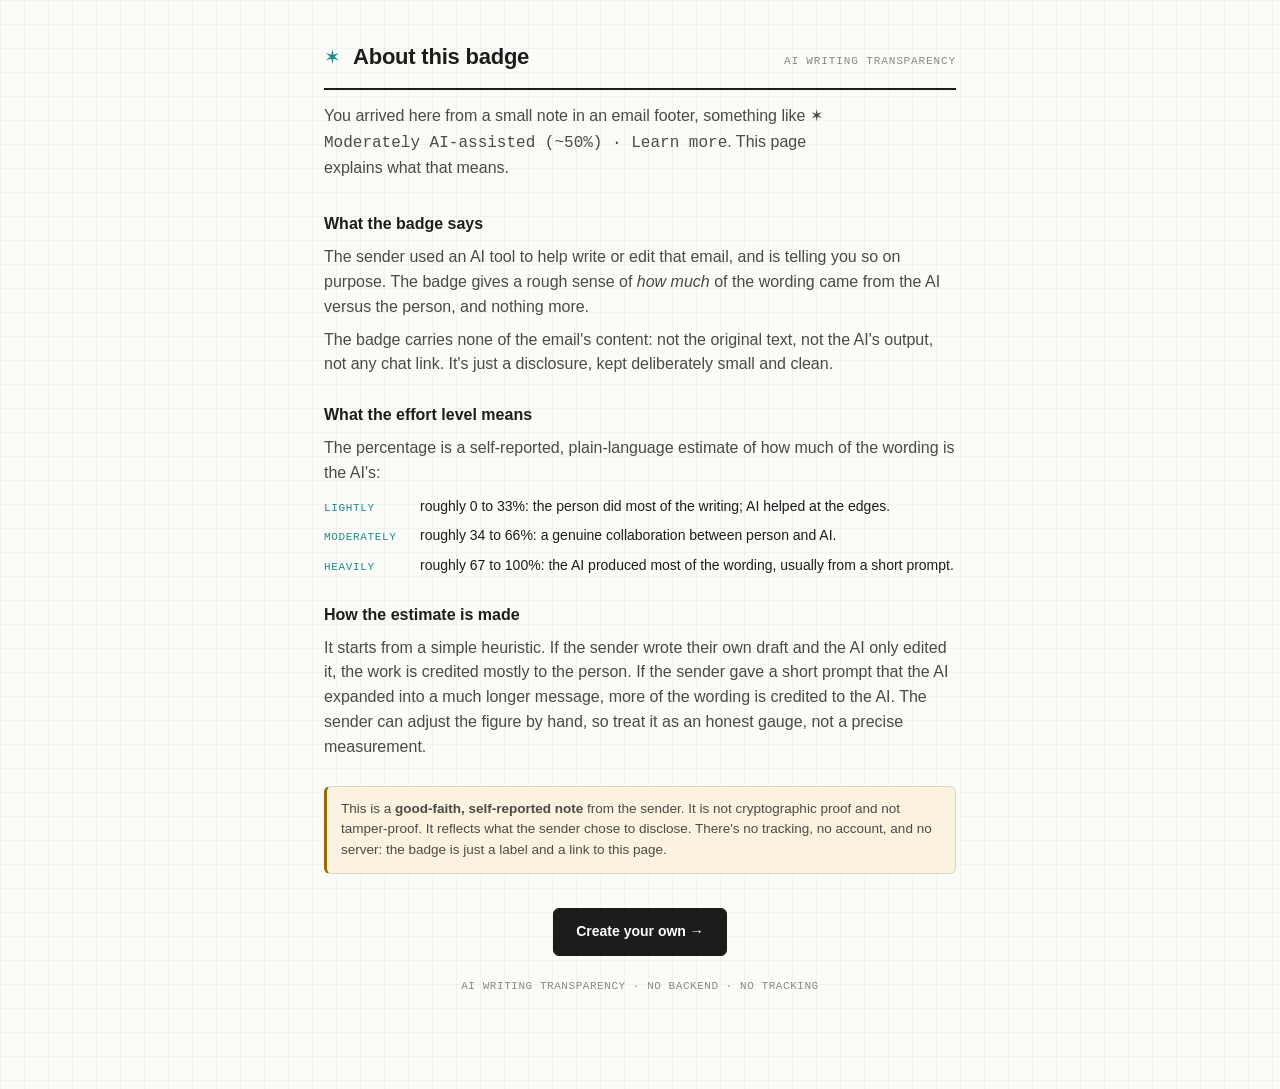
==== about.html @ ec0f4bdc "Initial Claud Base Code created by claud" ====
<!doctype html>
<html lang="en">
<head>
  <meta charset="utf-8">
  <meta name="viewport" content="width=device-width, initial-scale=1">
  <meta name="referrer" content="no-referrer">
  <title>About this badge — AI Writing Transparency</title>
  <link rel="stylesheet" href="styles.css">
</head>
<body>
  <main class="wrap" style="max-width:680px">
    <header class="masthead">
      <span class="mark">✶</span>
      <h1>About this badge</h1>
      <span class="tag">AI Writing Transparency</span>
    </header>

    <p class="lede">
      You arrived here from a small note in an email footer, something like
      <span class="mono">✶ Moderately AI-assisted (~50%) · Learn more</span>.
      This page explains what that means.
    </p>

    <section class="about-block">
      <h2>What the badge says</h2>
      <p>
        The sender used an AI tool to help write or edit that email, and is telling you so
        on purpose. The badge gives a rough sense of <em>how much</em> of the wording came
        from the AI versus the person, and nothing more.
      </p>
      <p>
        The badge carries none of the email's content: not the original text, not the AI's
        output, not any chat link. It's just a disclosure, kept deliberately small and clean.
      </p>
    </section>

    <section class="about-block">
      <h2>What the effort level means</h2>
      <p>The percentage is a self-reported, plain-language estimate of how much of the wording is the AI's:</p>
      <ul class="about-bands">
        <li><span class="band">Lightly</span> <span>roughly 0 to 33%: the person did most of the writing; AI helped at the edges.</span></li>
        <li><span class="band">Moderately</span> <span>roughly 34 to 66%: a genuine collaboration between person and AI.</span></li>
        <li><span class="band">Heavily</span> <span>roughly 67 to 100%: the AI produced most of the wording, usually from a short prompt.</span></li>
      </ul>
    </section>

    <section class="about-block">
      <h2>How the estimate is made</h2>
      <p>
        It starts from a simple heuristic. If the sender wrote their own draft and the AI only
        edited it, the work is credited mostly to the person. If the sender gave a short prompt
        that the AI expanded into a much longer message, more of the wording is credited to the
        AI. The sender can adjust the figure by hand, so treat it as an honest gauge, not a
        precise measurement.
      </p>
    </section>

    <div class="callout">
      This is a <strong>good-faith, self-reported note</strong> from the sender. It is not cryptographic
      proof and not tamper-proof. It reflects what the sender chose to disclose. There's no tracking,
      no account, and no server: the badge is just a label and a link to this page.
    </div>

    <div class="center-cta">
      <a href="index.html" class="cta-btn">Create your own →</a>
    </div>

    <div class="brandline">AI WRITING TRANSPARENCY · NO BACKEND · NO TRACKING</div>
  </main>
</body>
</html>
---- styles.css ----
/* Aside — "Engineer's Notebook" design system
   graph-paper feel, restrained palette, monospace accents, generous whitespace.
   Shared by index.html (composer) and about.html (explainer). */

:root {
  --paper: #fbfbf8;
  --paper-raised: #ffffff;
  --ink: #1c1c1a;
  --ink-soft: #4a4a45;
  --muted: #8a8a82;
  --line: #e6e4dc;
  --line-strong: #d8d5ca;
  --grid: rgba(60, 80, 140, 0.05);

  --human: #2d4a7c; /* ink blue */
  --ai: #1f8a8a;    /* teal — paired with the blue (swap this one value to retune) */
  --accent: var(--human);

  --ok: #2f6b4f;
  --warn: #9a6a00;
  --warn-bg: #fbf3df;
  --high: #9a2a2a;
  --high-bg: #fbe9e9;

  --radius: 6px;
  --mono: ui-monospace, "SF Mono", "JetBrains Mono", Menlo, Consolas, monospace;
  --sans: ui-sans-serif, -apple-system, "Segoe UI", Inter, Roboto, sans-serif;
  --shadow: 0 1px 2px rgba(28, 28, 26, 0.05), 0 6px 20px rgba(28, 28, 26, 0.04);
}

* { box-sizing: border-box; }

html, body { margin: 0; padding: 0; }

body {
  font-family: var(--sans);
  color: var(--ink);
  background-color: var(--paper);
  background-image:
    linear-gradient(var(--grid) 1px, transparent 1px),
    linear-gradient(90deg, var(--grid) 1px, transparent 1px);
  background-size: 24px 24px;
  line-height: 1.55;
  -webkit-font-smoothing: antialiased;
}

.wrap {
  max-width: 760px;
  margin: 0 auto;
  padding: 40px 24px 96px;
}

/* --- Masthead --- */
.masthead {
  display: flex;
  align-items: baseline;
  gap: 12px;
  border-bottom: 2px solid var(--ink);
  padding-bottom: 14px;
  margin-bottom: 8px;
}
.masthead .mark { font-size: 20px; color: var(--ai); }
.masthead h1 {
  font-size: 22px;
  letter-spacing: -0.01em;
  margin: 0;
  font-weight: 650;
}
.masthead .tag {
  font-family: var(--mono);
  font-size: 11px;
  color: var(--muted);
  text-transform: uppercase;
  letter-spacing: 0.08em;
  margin-left: auto;
}
.lede { color: var(--ink-soft); margin: 14px 0 32px; max-width: 60ch; }

/* --- Cards / sections --- */
.card {
  background: var(--paper-raised);
  border: 1px solid var(--line);
  border-radius: var(--radius);
  padding: 22px 22px;
  margin: 18px 0;
  box-shadow: var(--shadow);
}
.step-num {
  font-family: var(--mono);
  font-size: 11px;
  color: var(--muted);
  letter-spacing: 0.08em;
  text-transform: uppercase;
}
h2.section-title {
  font-size: 15px;
  margin: 2px 0 4px;
  font-weight: 620;
}
.hint { color: var(--muted); font-size: 13px; margin: 2px 0 14px; }
.hint.warn-note { color: var(--warn); }

/* --- Form controls --- */
label.field-label { display: block; font-weight: 580; font-size: 14px; margin-bottom: 6px; }
textarea, input[type="text"], input[type="date"], select {
  width: 100%;
  font-family: var(--sans);
  font-size: 14px;
  color: var(--ink);
  background: var(--paper);
  border: 1px solid var(--line-strong);
  border-radius: var(--radius);
  padding: 10px 12px;
  resize: vertical;
}
textarea:focus, input:focus, select:focus {
  outline: none;
  border-color: var(--accent);
  box-shadow: 0 0 0 3px rgba(45, 74, 124, 0.12);
}
textarea { min-height: 96px; line-height: 1.5; }
.mono { font-family: var(--mono); }

/* segmented radio toggle */
.seg { display: inline-flex; border: 1px solid var(--line-strong); border-radius: var(--radius); overflow: hidden; }
.seg label {
  font-size: 13px;
  padding: 8px 14px;
  cursor: pointer;
  background: var(--paper);
  color: var(--ink-soft);
  border-left: 1px solid var(--line-strong);
}
.seg label:first-child { border-left: none; }
.seg input { position: absolute; opacity: 0; pointer-events: none; }
.seg input:checked + span { font-weight: 600; }
.seg label:has(input:checked) { background: var(--accent); color: #fff; }

.checkrow { display: flex; align-items: flex-start; gap: 10px; }
.checkrow input { margin-top: 3px; }

/* --- Buttons --- */
button {
  font-family: var(--sans);
  font-size: 14px;
  cursor: pointer;
  border-radius: var(--radius);
  border: 1px solid var(--line-strong);
  background: var(--paper-raised);
  color: var(--ink);
  padding: 9px 16px;
  transition: background 0.12s, border-color 0.12s;
}
button:hover { border-color: var(--ink-soft); }
button.primary { background: var(--ink); color: #fff; border-color: var(--ink); font-weight: 580; padding: 12px 22px; }
button.primary:hover { background: #000; }
button.ghost { background: transparent; border: none; color: var(--accent); padding: 4px 6px; font-size: 13px; }
button.ghost:hover { text-decoration: underline; }
button.danger { color: var(--high); border-color: var(--high-bg); }
button.danger:hover { border-color: var(--high); }
button.small { padding: 5px 11px; font-size: 12.5px; }
.btn-row { display: flex; flex-wrap: wrap; gap: 8px; align-items: center; }

/* --- Effort meter --- */
.meter-bar {
  display: flex;
  height: 30px;
  border-radius: var(--radius);
  overflow: hidden;
  border: 1px solid var(--line-strong);
  margin: 4px 0 8px;
}
.meter-bar .human { background: var(--human); }
.meter-bar .ai { background: var(--ai); }
.meter-bar .seg-fill {
  display: flex; align-items: center; justify-content: center;
  color: #fff; font-family: var(--mono); font-size: 11px; letter-spacing: 0.04em;
  min-width: 0; white-space: nowrap; transition: width 0.18s;
}
.meter-legend { display: flex; gap: 18px; font-size: 12.5px; color: var(--ink-soft); font-family: var(--mono); }
.meter-legend .dot { display: inline-block; width: 9px; height: 9px; border-radius: 2px; margin-right: 6px; vertical-align: middle; }
.dot.human { background: var(--human); }
.dot.ai { background: var(--ai); }
input[type="range"] { width: 100%; accent-color: var(--ai); margin-top: 8px; }
.meter-reason { font-size: 12.5px; color: var(--muted); margin-top: 8px; font-style: italic; }
.auto-badge { font-family: var(--mono); font-size: 10px; text-transform: uppercase; letter-spacing: 0.08em; color: var(--muted); border: 1px solid var(--line-strong); border-radius: 10px; padding: 1px 7px; margin-left: 8px; }

/* --- Badge preview (the main output) --- */
.badge-stage {
  background: var(--paper);
  border: 1px dashed var(--line-strong);
  border-radius: var(--radius);
  padding: 20px 18px;
  margin: 6px 0 14px;
  display: flex;
  flex-wrap: wrap;
  align-items: center;
  gap: 10px;
}
/* the live badge mirrors the copyable HTML version */
.badge-line {
  font-family: var(--sans);
  font-size: 13px;
  line-height: 1.5;
  color: var(--ink-soft);
}
.badge-line.detailed { display: block; }
.badge-line .ctx { display: block; margin: 2px 0; }
.badge-line .stats { display: block; margin: 2px 0; color: var(--muted); }
.badge-line .star { color: var(--ai); }
.badge-line a { color: var(--human); text-decoration: underline; }
.badge-bar {
  display: inline-flex;
  width: 64px;
  height: 8px;
  border-radius: 4px;
  overflow: hidden;
  border: 1px solid var(--line-strong);
  vertical-align: middle;
  margin: 0 2px;
}
.badge-bar .human { background: var(--human); }
.badge-bar .ai { background: var(--ai); }

/* the two raw copy strings, shown for inspection */
.copy-pre {
  display: block;
  font-family: var(--mono);
  font-size: 12px;
  white-space: pre-wrap;
  word-break: break-word;
  background: var(--paper);
  border: 1px solid var(--line);
  border-radius: 4px;
  padding: 8px 10px;
  margin: 4px 0 0;
  color: var(--ink-soft);
}
.copy-block { margin: 12px 0; }
.copy-block .blk-label { font-family: var(--mono); font-size: 11px; text-transform: uppercase; letter-spacing: 0.07em; color: var(--muted); margin-bottom: 4px; }

.base-edit { margin: 16px 0 0; }
.base-head { display: flex; align-items: baseline; justify-content: space-between; gap: 12px; }
.base-head .field-label { margin-bottom: 6px; }
.linklike { background: none; border: none; padding: 0; color: var(--accent); font-size: 12.5px; cursor: pointer; }
.linklike:hover { text-decoration: underline; border-color: transparent; }

/* --- Collapsible "Additional info" --- */
details.collapse {
  background: var(--paper-raised);
  border: 1px solid var(--line);
  border-radius: var(--radius);
  padding: 0;
  margin: 18px 0;
  box-shadow: var(--shadow);
}
details.collapse > summary {
  cursor: pointer;
  list-style: none;
  padding: 16px 22px;
  font-weight: 580;
  font-size: 14px;
  display: flex;
  align-items: center;
  gap: 10px;
}
details.collapse > summary::-webkit-details-marker { display: none; }
details.collapse > summary::before {
  content: "+";
  font-family: var(--mono);
  font-size: 15px;
  color: var(--muted);
  width: 14px;
  text-align: center;
}
details.collapse[open] > summary::before { content: "\2013"; } /* en dash = minus look */
details.collapse > summary .sum-hint { font-weight: 400; color: var(--muted); font-size: 12.5px; }
details.collapse .collapse-body { padding: 0 22px 20px; }

/* --- Quick-pick chips (detailed badge context) --- */
.chips { display: flex; flex-wrap: wrap; gap: 6px; margin: 8px 0 0; }
.chip {
  font-family: var(--mono);
  font-size: 12px;
  background: var(--paper);
  border: 1px solid var(--line-strong);
  border-radius: 12px;
  padding: 3px 10px;
  cursor: pointer;
  color: var(--ink-soft);
}
.chip:hover { border-color: var(--ink-soft); }
.chip-custom { display: inline-flex; align-items: center; gap: 6px; padding: 3px 7px 3px 10px; }
.chip-custom .chip-text { border: none; background: none; padding: 0; font: inherit; color: inherit; cursor: pointer; }
.chip-custom .chip-x { border: none; background: none; padding: 0; line-height: 1; font-size: 14px; color: var(--muted); cursor: pointer; }
.chip-custom .chip-x:hover { color: var(--high); }

/* --- About page --- */
.disc-eyebrow { font-family: var(--mono); font-size: 11px; text-transform: uppercase; letter-spacing: 0.1em; color: var(--ai); }
.about-block { margin: 26px 0; }
.about-block h2 { font-size: 16px; margin: 0 0 8px; font-weight: 620; }
.about-block p { color: var(--ink-soft); margin: 8px 0; }
.about-bands { list-style: none; padding: 0; margin: 10px 0; display: flex; flex-direction: column; gap: 8px; }
.about-bands li { display: flex; gap: 10px; align-items: baseline; font-size: 14px; }
.about-bands .band { font-family: var(--mono); font-size: 11px; text-transform: uppercase; letter-spacing: 0.06em; color: var(--ai); min-width: 86px; }
.callout {
  border: 1px solid var(--line-strong);
  border-left: 3px solid var(--warn);
  background: var(--warn-bg);
  border-radius: var(--radius);
  padding: 12px 14px;
  margin: 18px 0;
  font-size: 13.5px;
  color: var(--ink-soft);
}
.center-cta { text-align: center; margin: 34px 0 6px; }
.cta-btn {
  display: inline-block;
  font-family: var(--sans);
  font-size: 14px;
  font-weight: 580;
  background: var(--ink);
  color: #fff;
  border: 1px solid var(--ink);
  border-radius: var(--radius);
  padding: 12px 22px;
  text-decoration: none;
}
.cta-btn:hover { background: #000; }

.brandline { text-align: center; font-family: var(--mono); font-size: 11px; color: var(--muted); margin-top: 22px; letter-spacing: 0.05em; }

.toast { position: fixed; bottom: 22px; left: 50%; transform: translateX(-50%); background: var(--ink); color: #fff; font-size: 13px; padding: 9px 18px; border-radius: 20px; opacity: 0; transition: opacity 0.2s; pointer-events: none; z-index: 50; }
.toast.show { opacity: 1; }

[hidden] { display: none !important; }
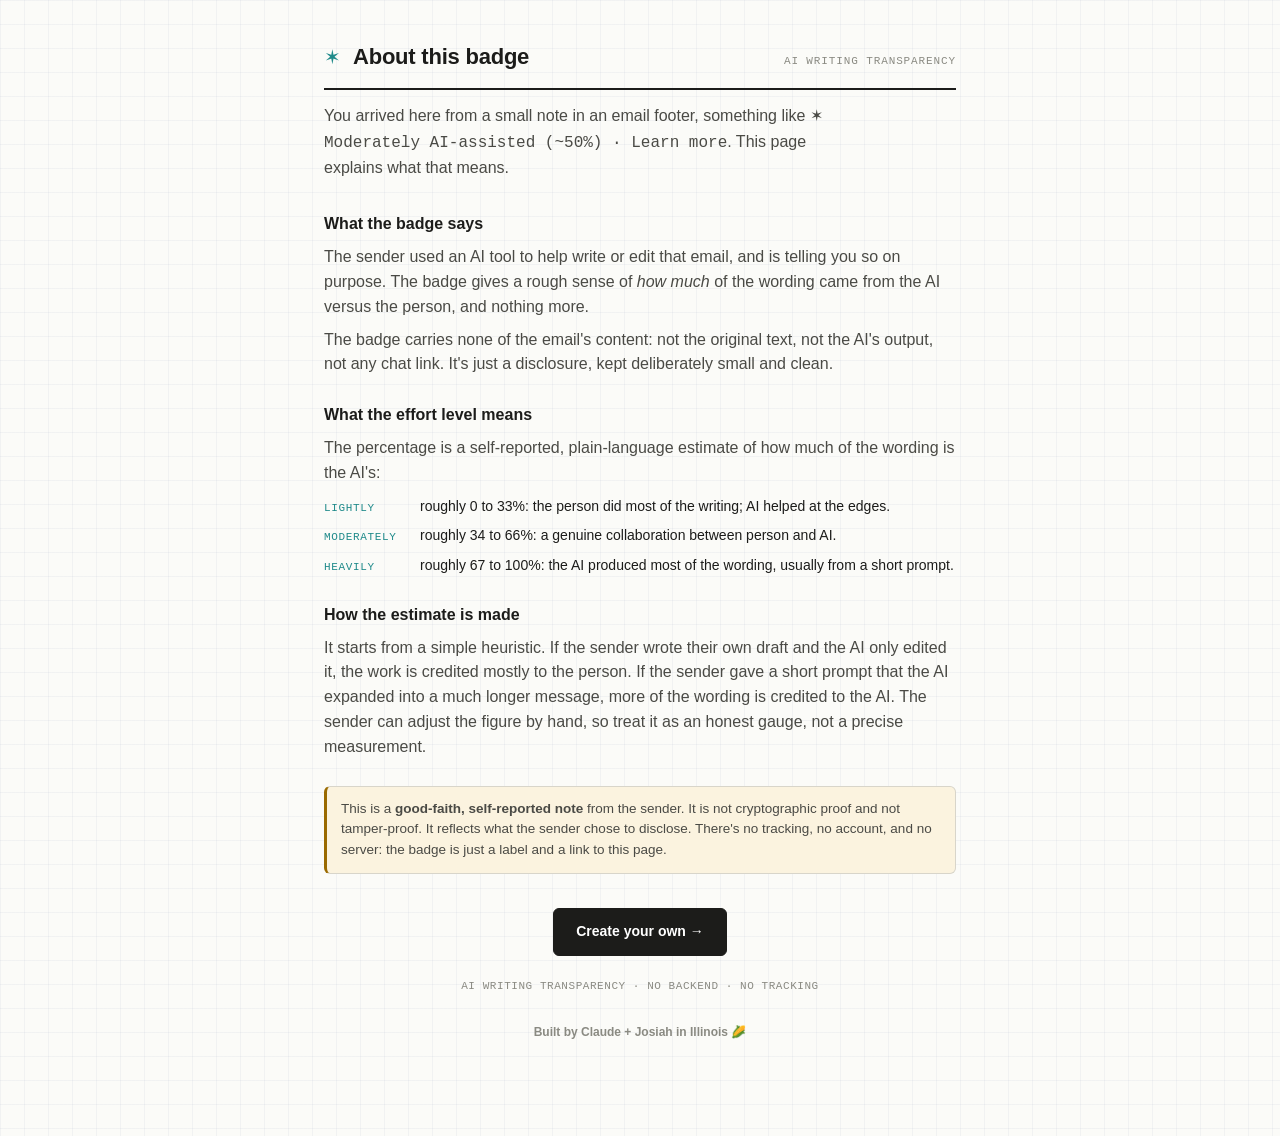
==== commit 37e7c1e1: "Added website footer" ====
--- a/about.html
+++ b/about.html
@@ -66,6 +66,8 @@
     </div>
 
     <div class="brandline">AI WRITING TRANSPARENCY · NO BACKEND · NO TRACKING</div>
+
+    <a class="credit" href="https://josiahmdavidson.com" target="_blank" rel="noopener">Built by Claude + Josiah in Illinois 🌽</a>
   </main>
 </body>
 </html>
--- a/styles.css
+++ b/styles.css
@@ -330,6 +330,18 @@
 
 .brandline { text-align: center; font-family: var(--mono); font-size: 11px; color: var(--muted); margin-top: 22px; letter-spacing: 0.05em; }
 
+/* understated creator credit */
+.credit {
+  display: block;
+  text-align: center;
+  margin-top: 28px;
+  font-size: 12px;
+  font-weight: 600;
+  color: var(--muted);
+  text-decoration: none;
+}
+.credit:hover { text-decoration: underline; }
+
 .toast { position: fixed; bottom: 22px; left: 50%; transform: translateX(-50%); background: var(--ink); color: #fff; font-size: 13px; padding: 9px 18px; border-radius: 20px; opacity: 0; transition: opacity 0.2s; pointer-events: none; z-index: 50; }
 .toast.show { opacity: 1; }
 
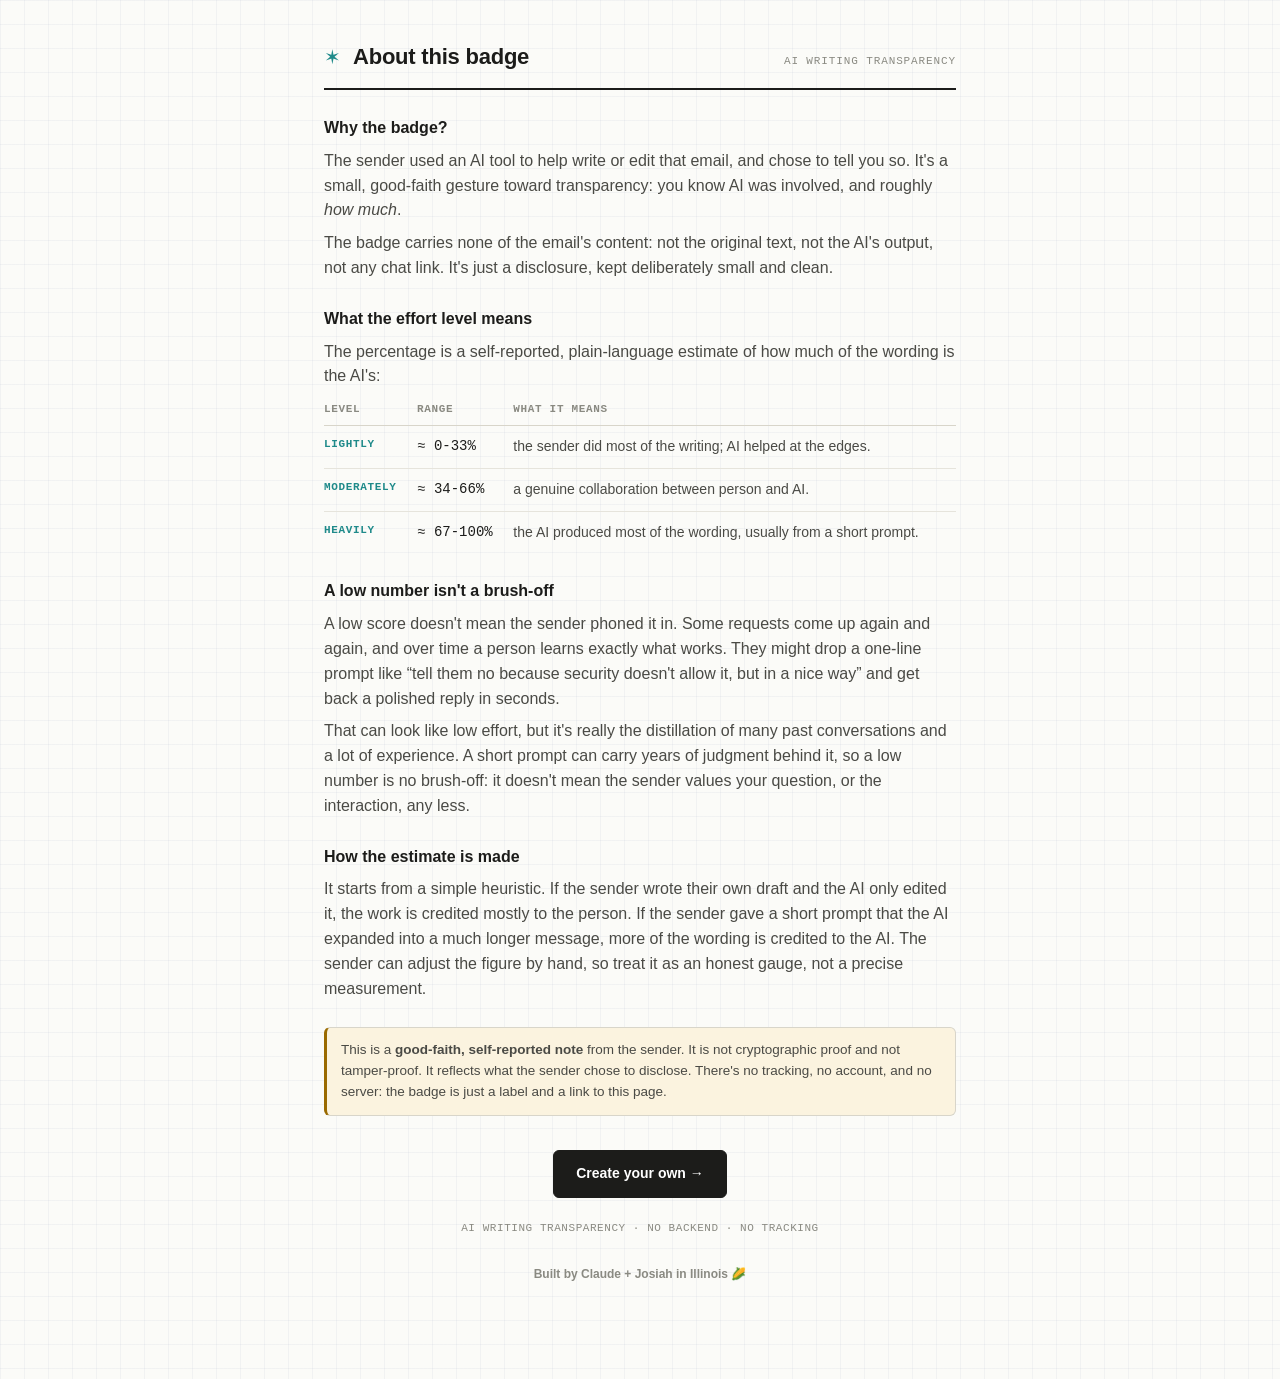
==== commit 59b442c8: "Updated stat logic Added better logic for stat updates in the detailed badge." ====
--- a/about.html
+++ b/about.html
@@ -15,18 +15,12 @@
       <span class="tag">AI Writing Transparency</span>
     </header>
 
-    <p class="lede">
-      You arrived here from a small note in an email footer, something like
-      <span class="mono">✶ Moderately AI-assisted (~50%) · Learn more</span>.
-      This page explains what that means.
-    </p>
-
     <section class="about-block">
-      <h2>What the badge says</h2>
+      <h2>Why the badge?</h2>
       <p>
-        The sender used an AI tool to help write or edit that email, and is telling you so
-        on purpose. The badge gives a rough sense of <em>how much</em> of the wording came
-        from the AI versus the person, and nothing more.
+        The sender used an AI tool to help write or edit that email, and chose to tell you so.
+        It's a small, good-faith gesture toward transparency: you know AI was involved, and
+        roughly <em>how much</em>.
       </p>
       <p>
         The badge carries none of the email's content: not the original text, not the AI's
@@ -37,11 +31,32 @@
     <section class="about-block">
       <h2>What the effort level means</h2>
       <p>The percentage is a self-reported, plain-language estimate of how much of the wording is the AI's:</p>
-      <ul class="about-bands">
-        <li><span class="band">Lightly</span> <span>roughly 0 to 33%: the person did most of the writing; AI helped at the edges.</span></li>
-        <li><span class="band">Moderately</span> <span>roughly 34 to 66%: a genuine collaboration between person and AI.</span></li>
-        <li><span class="band">Heavily</span> <span>roughly 67 to 100%: the AI produced most of the wording, usually from a short prompt.</span></li>
-      </ul>
+      <table class="effort-table">
+        <thead>
+          <tr><th>Level</th><th>Range</th><th>What it means</th></tr>
+        </thead>
+        <tbody>
+          <tr><th class="band-cell">Lightly</th><td class="range">≈ 0-33%</td><td>the sender did most of the writing; AI helped at the edges.</td></tr>
+          <tr><th class="band-cell">Moderately</th><td class="range">≈ 34-66%</td><td>a genuine collaboration between person and AI.</td></tr>
+          <tr><th class="band-cell">Heavily</th><td class="range">≈ 67-100%</td><td>the AI produced most of the wording, usually from a short prompt.</td></tr>
+        </tbody>
+      </table>
+    </section>
+
+    <section class="about-block">
+      <h2>A low number isn't a brush-off</h2>
+      <p>
+        A low score doesn't mean the sender phoned it in. Some requests come up again and again,
+        and over time a person learns exactly what works. They might drop a one-line prompt like
+        “tell them no because security doesn't allow it, but in a nice way”
+        and get back a polished reply in seconds.
+      </p>
+      <p>
+        That can look like low effort, but it's really the distillation of many past conversations
+        and a lot of experience. A short prompt can carry years of judgment behind it, so a low
+        number is no brush-off: it doesn't mean the sender values your question, or the interaction,
+        any less.
+      </p>
     </section>
 
     <section class="about-block">
--- a/styles.css
+++ b/styles.css
@@ -300,9 +300,36 @@
 .about-block { margin: 26px 0; }
 .about-block h2 { font-size: 16px; margin: 0 0 8px; font-weight: 620; }
 .about-block p { color: var(--ink-soft); margin: 8px 0; }
-.about-bands { list-style: none; padding: 0; margin: 10px 0; display: flex; flex-direction: column; gap: 8px; }
-.about-bands li { display: flex; gap: 10px; align-items: baseline; font-size: 14px; }
-.about-bands .band { font-family: var(--mono); font-size: 11px; text-transform: uppercase; letter-spacing: 0.06em; color: var(--ai); min-width: 86px; }
+.effort-table { width: 100%; border-collapse: collapse; margin: 12px 0; font-size: 14px; }
+.effort-table thead th {
+  text-align: left;
+  font-family: var(--mono);
+  font-size: 11px;
+  text-transform: uppercase;
+  letter-spacing: 0.06em;
+  color: var(--muted);
+  font-weight: 600;
+  padding: 0 16px 7px 0;
+  border-bottom: 1px solid var(--line-strong);
+}
+.effort-table tbody th, .effort-table tbody td {
+  vertical-align: top;
+  padding: 10px 16px 10px 0;
+  border-bottom: 1px solid var(--line);
+}
+.effort-table tbody tr:last-child th, .effort-table tbody tr:last-child td { border-bottom: none; }
+.effort-table .band-cell {
+  text-align: left;
+  font-family: var(--mono);
+  font-size: 11px;
+  text-transform: uppercase;
+  letter-spacing: 0.06em;
+  color: var(--ai);
+  font-weight: 600;
+  white-space: nowrap;
+}
+.effort-table .range { font-family: var(--mono); white-space: nowrap; color: var(--ink); }
+.effort-table tbody td { color: var(--ink-soft); }
 .callout {
   border: 1px solid var(--line-strong);
   border-left: 3px solid var(--warn);
